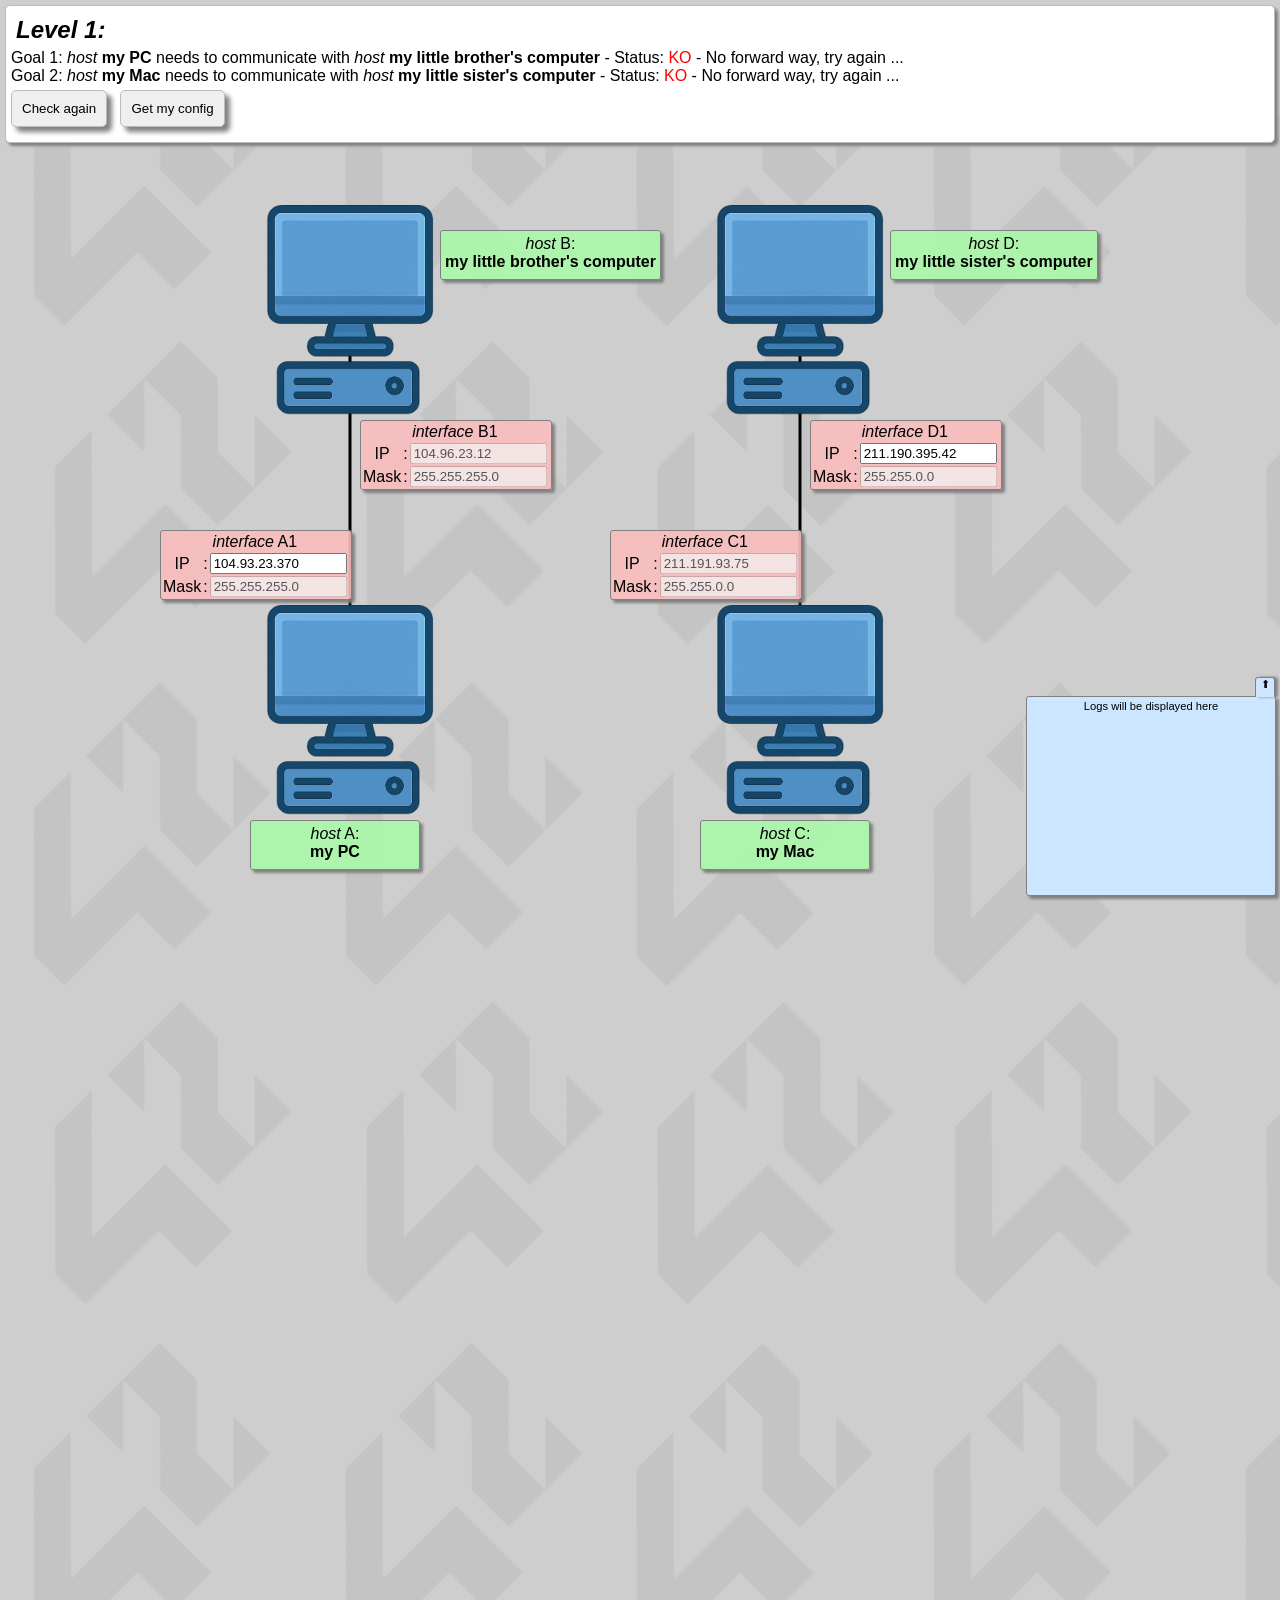
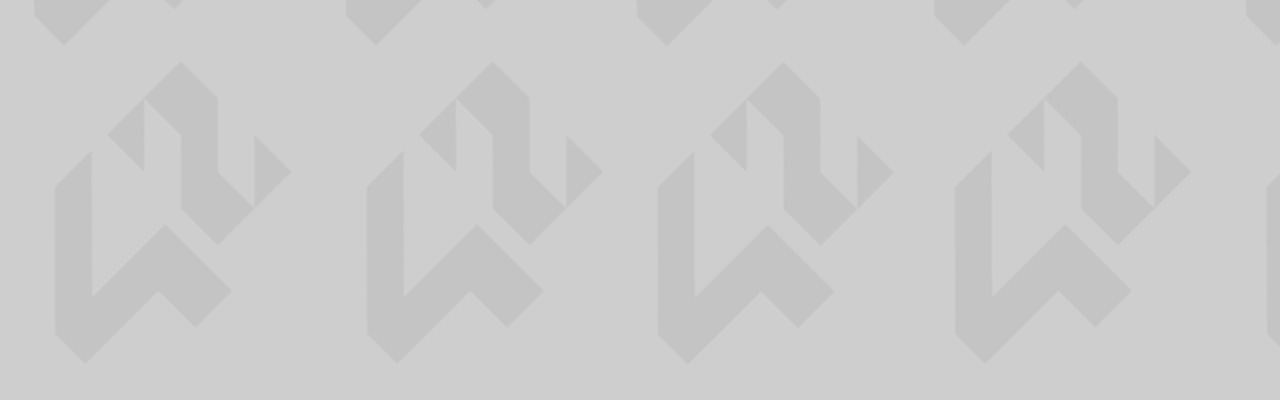
==== level1.html @ 5cfabf1b "first commit" ====
<html>
  <head>
    <link rel="stylesheet" type="text/css" href="css/netpractice.css">
    <script src="js/level1.js"></script>
    <script src="js/show.js"></script>
    <script src="js/sim.js"></script>
    <meta charset="UTF-8">
  </head>

  <body>
    <div id='goals_id' class='goals_div'></div>
    <div id='root_id'>
      <svg class="svg_layer" height="2000px" width="2000px" id="sl"></svg>
    </div>
    <div id='logs_container_id' class='logs_div'>
	  <div id='logs_id' class='logs_inner' ></div>
      <div id='logs_button_id' class='logs_button'>⬆</div>
	</div>
    <script> load_board(); </script>
  </body>
</html>
---- css/netpractice.css ----
/* net Practice CSS */
/* Warning : some parameters are set / modified by script */


body {
    font-family: "Arial", sans-serif;
    padding:0px;
    margin:0px;
	background:	linear-gradient(rgba(204, 204, 204, 0.9), rgba(204, 204, 204, 0.9)), url("../img/site-bg.png");
}


* {
    box-sizing: border-box;
}



.fade-in {
    opacity: 0;
    animation: fadeInUp .6s ease-out forwards;
}

@keyframes fadeInUp {
    from {
        opacity: 0;
        transform: translateY(20px);
    }
    to {
        opacity: 1;
        transform: translateY(0);
    }
}



/* message box in index.html */

.intro_div {
    background-color: #EEEEEE;
    border: 1px solid #BBBBBB;
    border-radius: 10px;
    padding:20px;
    width:30%;
    margin:auto;
    margin-top: 15%;
    /* text-align: left; */
    box-shadow: 5px 5px 5px gray;

}

.intro_div img {
	width: 25%;
}

.intro_div .tabs {
	margin-top: 20px;
	display: flex;
	flex-direction: row;
	width: 100%;
	align-items: center;
	border-bottom: 1px solid black;
	margin-bottom: 2em;
	gap: 10px;
	padding-left: 5px;
	padding-right: 5px;
}

.intro_div .tabs div {
	flex: 1;
	text-align: center;
	padding: 10px;
	border-top-left-radius: 5px;
	border-top-right-radius: 5px;
    box-shadow: 3px 0px 5px gray;
	border: 0px solid white;
	cursor: pointer;
}


.tab {
	display: none;
	align-items: center;
	flex-direction: column;
	text-align: center;
}


	
.intro_div input {
	padding: 10px;
	margin-top: 5px;
	margin-bottom: 10px;
	border-radius: 5px;
    border: 2px solid #BBBBBB;
	box-shadow: 5px 5px 5px gray;
    transition: transform 0.3s ease;
}

.intro_div input:hover {
	box-shadow: 5px 7px 5px gray;
	transform: translate(-2px, -2px);
}

/* goals div */
.goals_div {
	margin: 5px;
    background-color: #FFFFFF;
    width:calc(100% - 10px);
    border:1px solid #BBBBBB;
    border-radius:5px;
    padding: 5px;
	box-shadow: 3px 3px 3px gray;
}

.goals_div h2 {
    margin:5px;
    font-style:italic;
}

.goals_div input {
	padding: 10px;
	margin-top: 5px;
	margin-bottom: 10px;
	border-radius: 5px;
    border: 1px solid #BBBBBB;
	box-shadow: 5px 5px 5px gray;
	transition: transform 0.3s ease;
}

.goals_div input:hover {
	box-shadow: 5px 7px 5px gray;
	transform: translate(-2px, -2px);
}



/* SVG layer */
.svg_layer {
    z-index:-4;
    position:absolute;
    top:0px;
    left:0px;
}


/* logs window */
.logs_div {
    background-color: #cce6ff;
    border:1px solid gray;
    border-top-left-radius:3px;
    border-bottom-left-radius:3px;
    border-bottom-right-radius:3px;
    position:fixed;
    bottom:0px;
    right:0px;
    width:250px;
    height:200px;
    font-size:70%;
	margin: 4px;
	box-shadow: 3px 3px 3px gray;
}

.logs_button {
    background-color: #cce6ff;
    position:absolute;
	top:-20px;
	width: 20px;
	height: 20px;
	right: 0px;
	box-shadow: 3px 0px 3px gray;
    border:1px solid gray;
	border-bottom: 0px solid gray;
	border-top-left-radius: 3px;
	border-top-right-radius: 3px;
	text-align: center;
	vertical-align: middle;
	cursor: pointer;
}

.logs_inner {
	width: 100%;
	height: 100%;
    overflow-y: scroll;
    position:absolute;
	top: 0px;
	left: 0px;
	padding: 3px;
}

/* host div (image) */
.host_div {
    background-size:contain;
    background-repeat: no-repeat;
    background-position: center;
    /* will be updated by script : position, top, left, width, height, background-image */
}


/* host info (name, route) div */
.host_info_div {
    min-width: 170px;
    min-height: 50px;
    background-color:rgba(170, 250, 170, 0.9);
    /* border: 3px solid rgba(150, 150, 255, 0.9); */
	border: 1px solid gray;
    border-radius: 3px;	
	box-shadow: 3px 3px 3px gray;
	padding: 1px;
    /* will be updated by script : position, top, left */
}

.host_info_div table {
	width: 100%;
}
.host_info_div table td {
	text-align:center;
}


.if_tab {
    border-collapse: collapse;
}

/* interface div */
.itf_div {
    min-width: 176px;
    height: 70px;
    background-color: rgba(250, 190, 190, 0.9);
	/* border: 3px solid rgba(150, 150, 150, 0.9); */
	border: 1px solid gray;
    border-radius: 3px;
	box-shadow: 3px 3px 3px gray;
	padding: 1px;
    /* will be updated by script : position, top, left */
}

.itf_div table {
	width:100%;
}
.itf_div table td {
	text-align:center;
}

/* intro footnote */
.footnote {
    font-size:70%;
    font-style:italic;
}
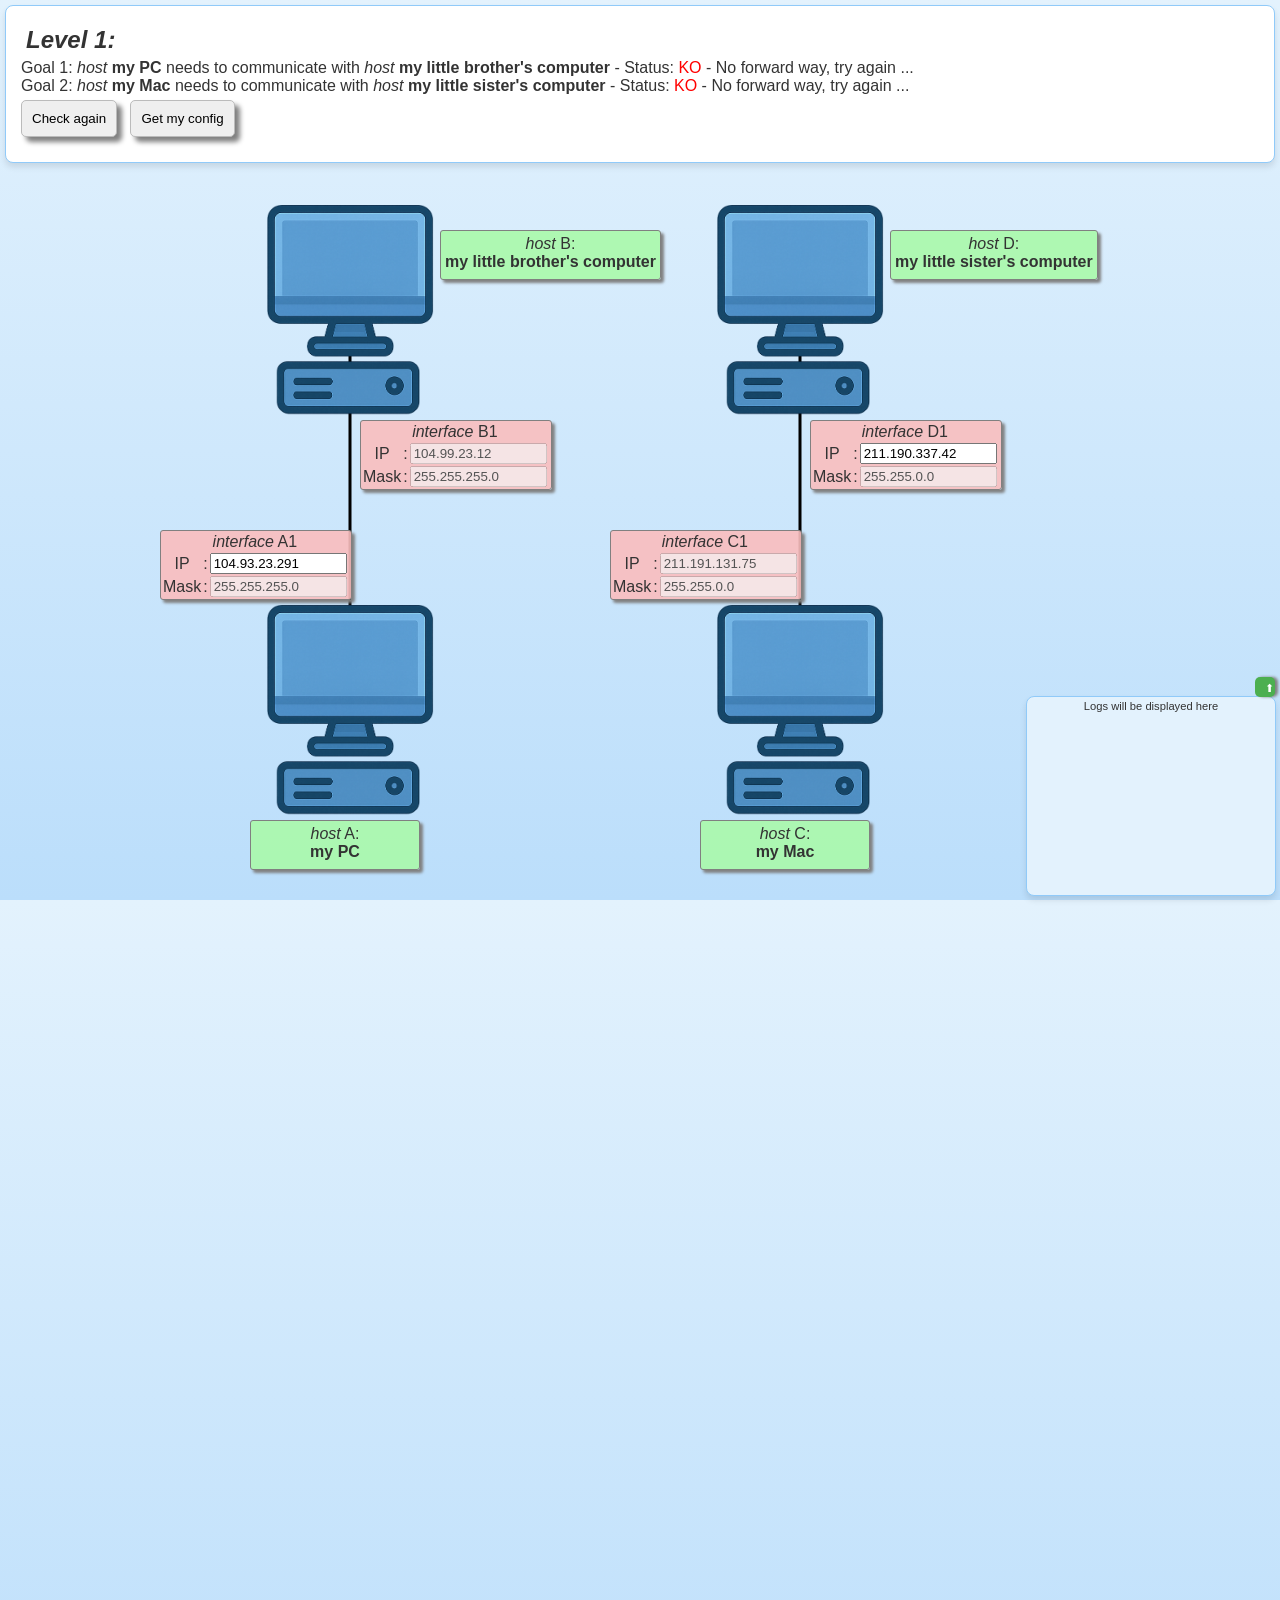
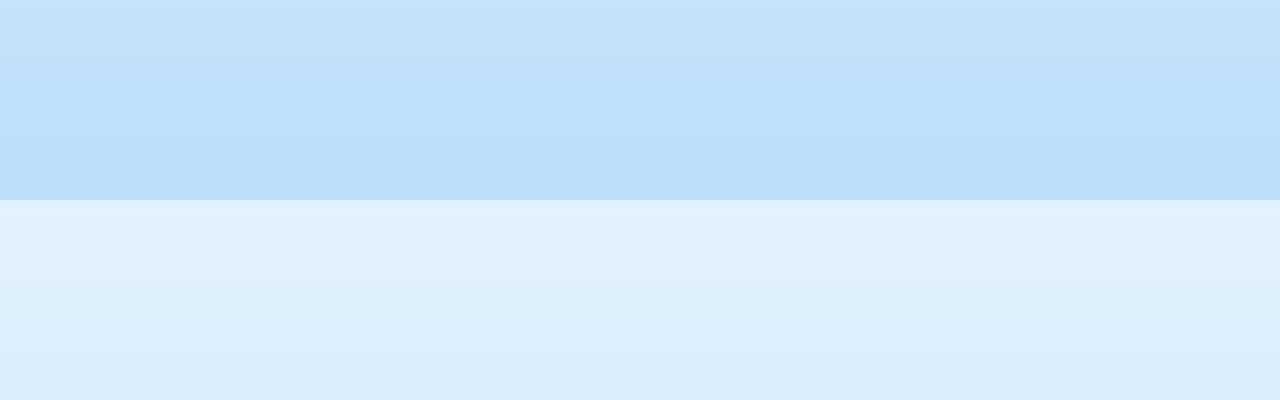
==== commit 9599093c: "flag-based challeng update" ====
--- a/level1.html
+++ b/level1.html
@@ -16,6 +16,10 @@
 	  <div id='logs_id' class='logs_inner' ></div>
       <div id='logs_button_id' class='logs_button'>⬆</div>
 	</div>
+    <div class="pop-up hidden" id="flag-popup">
+      <p id="flag-text">FLAG{REPLACE_ME}</p>
+      <button onclick="document.getElementById('flag-popup').classList.add('hidden');">Close</button>
+    </div>
     <script> load_board(); </script>
   </body>
 </html>
--- a/css/netpractice.css
+++ b/css/netpractice.css
@@ -1,4 +1,3 @@
-
 /* net Practice CSS */
 /* Warning : some parameters are set / modified by script */
 
@@ -248,3 +247,100 @@
     font-size:70%;
     font-style:italic;
 }
+
+.pop-up{
+    position: fixed;
+    top: 50%;
+    left: 50%;
+    transform: translate(-50%,-50%);
+    width: 400px;
+    height: 200;
+}
+
+/* Enhanced Flag Pop-up Styles */
+.pop-up {
+  position: fixed;
+  left: 50%;
+  top: 50%;
+  transform: translate(-50%, -50%);
+  border: 2px solid #4CAF50;
+  padding: 30px;
+  background-color: #f9f9f9;
+  z-index: 1000;
+  box-shadow: 0px 8px 15px rgba(0, 0, 0, 0.2);
+  border-radius: 10px;
+  text-align: center;
+  font-family: "Arial", sans-serif;
+  animation: fadeIn 0.5s ease-in-out;
+}
+
+.pop-up p {
+  font-size: 18px;
+  color: #333;
+  margin-bottom: 20px;
+}
+
+.pop-up button {
+  padding: 10px 20px;
+  background-color: #4CAF50;
+  color: white;
+  border: none;
+  border-radius: 5px;
+  cursor: pointer;
+  font-size: 16px;
+  transition: background-color 0.3s;
+}
+
+.pop-up button:hover {
+  background-color: #45a049;
+}
+
+.hidden {
+  display: none;
+}
+
+/* Fade-in animation */
+@keyframes fadeIn {
+  from {
+    opacity: 0;
+  }
+  to {
+    opacity: 1;
+  }
+}
+
+/* General Challenge Enhancements */
+body {
+  font-family: "Arial", sans-serif;
+  background: linear-gradient(to bottom, #e3f2fd, #bbdefb);
+  color: #333;
+}
+
+.goals_div {
+  background-color: #ffffff;
+  border: 1px solid #90caf9;
+  border-radius: 8px;
+  padding: 15px;
+  box-shadow: 0px 4px 6px rgba(0, 0, 0, 0.1);
+}
+
+.logs_div {
+  background-color: #e3f2fd;
+  border: 1px solid #90caf9;
+  border-radius: 8px;
+  box-shadow: 0px 4px 6px rgba(0, 0, 0, 0.1);
+}
+
+.logs_button {
+  background-color: #4CAF50;
+  color: white;
+  border: none;
+  border-radius: 5px;
+  cursor: pointer;
+  padding: 5px 10px;
+  transition: background-color 0.3s;
+}
+
+.logs_button:hover {
+  background-color: #45a049;
+}
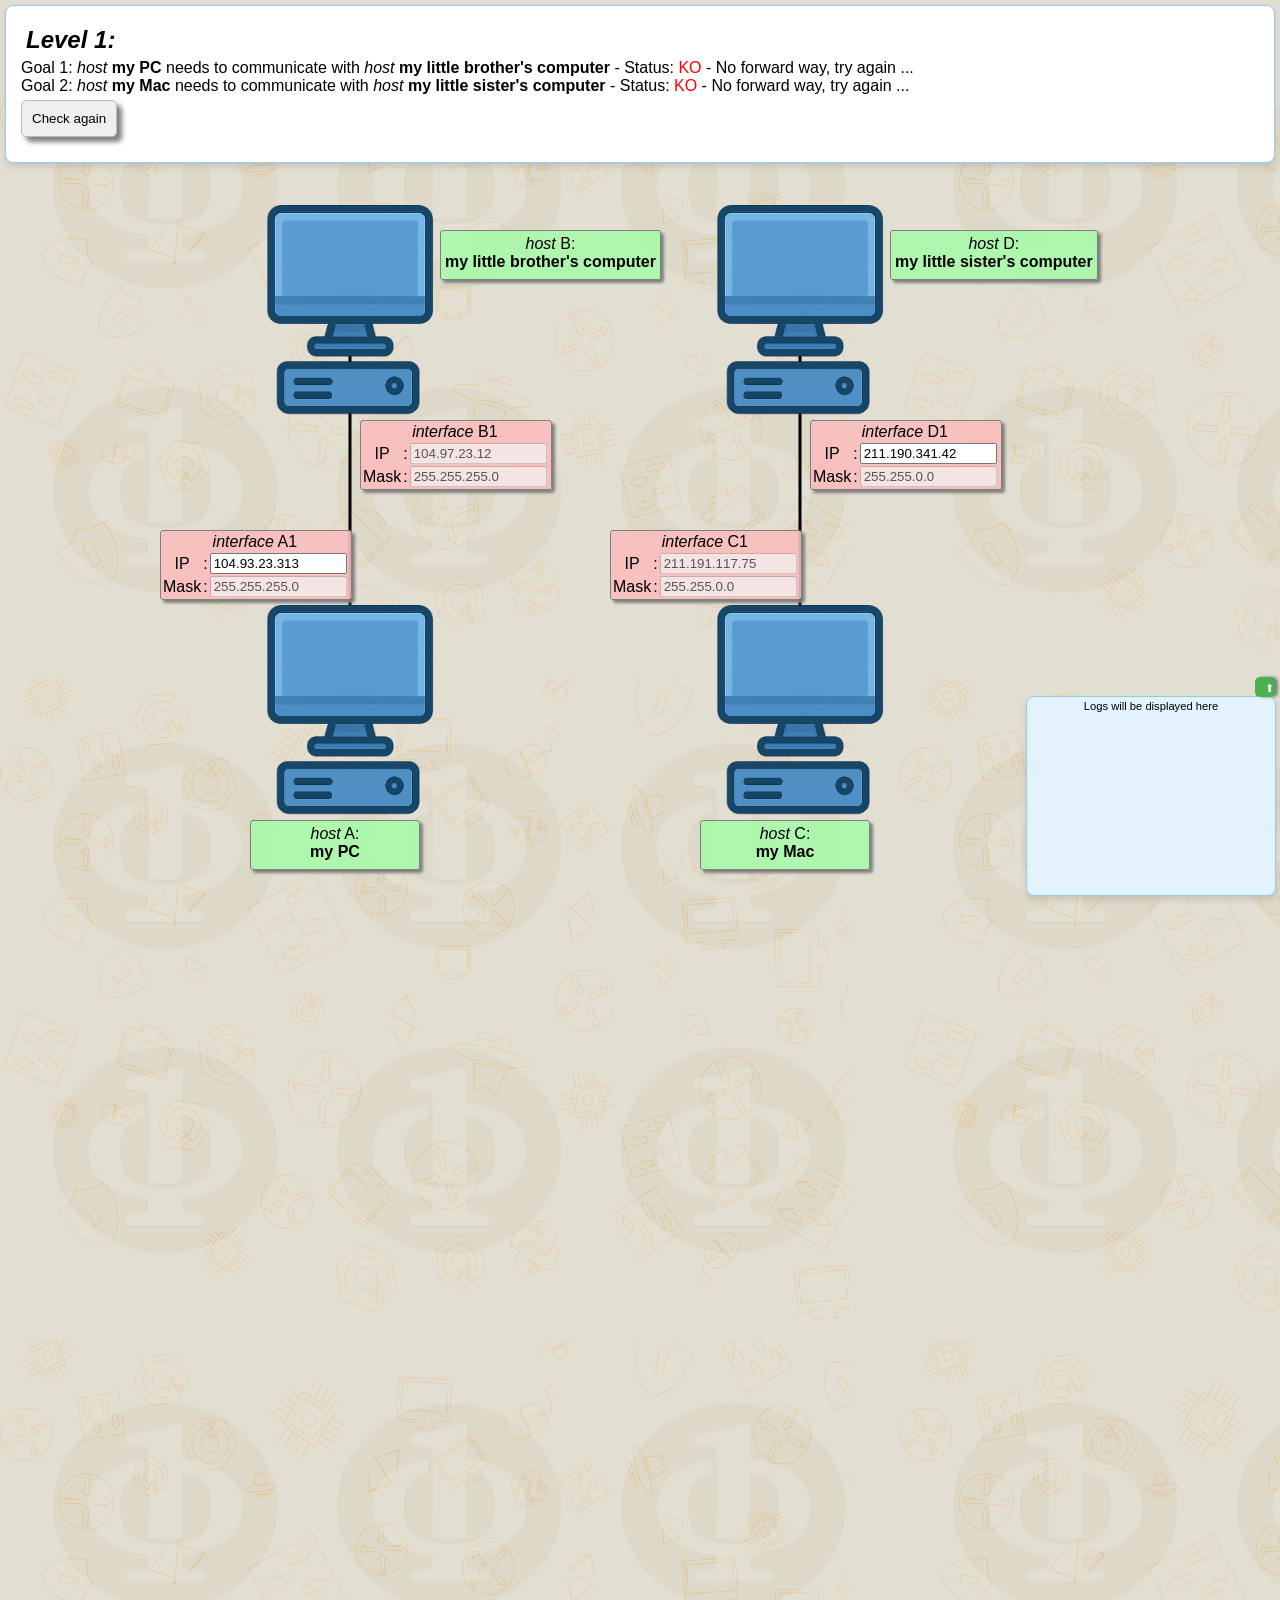
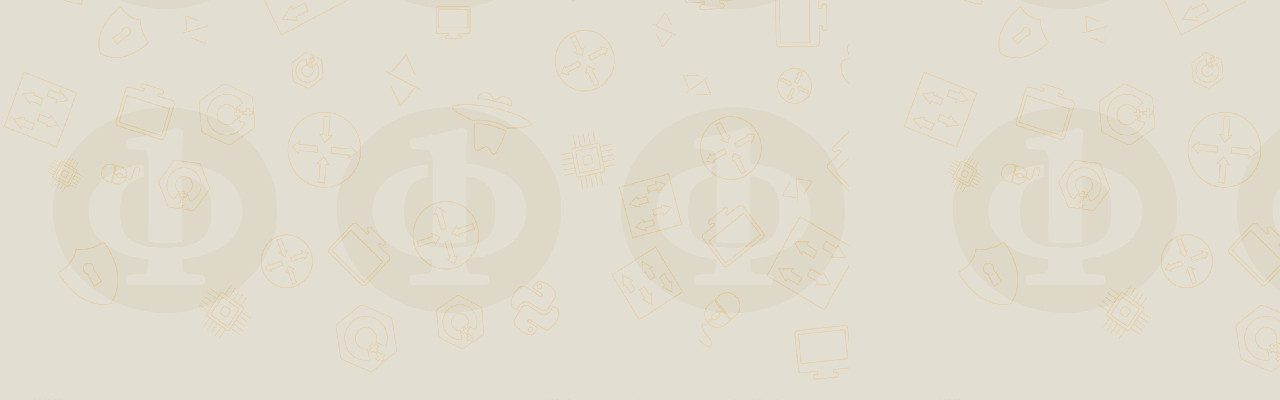
==== commit e91e6768: "push" ====
--- a/level1.html
+++ b/level1.html
@@ -5,6 +5,22 @@
     <script src="js/show.js"></script>
     <script src="js/sim.js"></script>
     <meta charset="UTF-8">
+    <style>
+      .pop-up {
+        position: fixed;
+        left: 50%;
+        top: 50%;
+        transform: translate(-50%, -50%);
+        border: 1px solid #ccc;
+        padding: 20px;
+        background-color: white;
+        z-index: 1000;
+      }
+
+      .hidden {
+        display: none;
+      }
+    </style>
   </head>
 
   <body>
@@ -20,6 +36,7 @@
       <p id="flag-text">FLAG{REPLACE_ME}</p>
       <button onclick="document.getElementById('flag-popup').classList.add('hidden');">Close</button>
     </div>
+    <div id="popup-backdrop" class="hidden" style="position: fixed; top: 0; left: 0; right: 0; bottom: 0; background: rgba(0,0,0,0.5); z-index: 9998;" onclick="document.getElementById('flag-popup').classList.add('hidden'); document.getElementById('popup-backdrop').classList.add('hidden');"></div>
     <script> load_board(); </script>
   </body>
 </html>
--- a/css/netpractice.css
+++ b/css/netpractice.css
@@ -6,7 +6,7 @@
     font-family: "Arial", sans-serif;
     padding:0px;
     margin:0px;
-	background:	linear-gradient(rgba(204, 204, 204, 0.9), rgba(204, 204, 204, 0.9)), url("../img/site-bg.png");
+	background: url("../img/site-bg.png");
 }
 
 
@@ -248,16 +248,7 @@
     font-style:italic;
 }
 
-.pop-up{
-    position: fixed;
-    top: 50%;
-    left: 50%;
-    transform: translate(-50%,-50%);
-    width: 400px;
-    height: 200;
-}
-
-/* Enhanced Flag Pop-up Styles */
+/* Flag Pop-up Styles */
 .pop-up {
   position: fixed;
   left: 50%;
@@ -266,18 +257,22 @@
   border: 2px solid #4CAF50;
   padding: 30px;
   background-color: #f9f9f9;
-  z-index: 1000;
-  box-shadow: 0px 8px 15px rgba(0, 0, 0, 0.2);
+  z-index: 9999;
+  box-shadow: 0px 8px 15px rgba(0, 0, 0, 0.3);
   border-radius: 10px;
   text-align: center;
   font-family: "Arial", sans-serif;
   animation: fadeIn 0.5s ease-in-out;
+  min-width: 300px;
+  max-width: 500px;
+  word-wrap: break-word;
 }
 
 .pop-up p {
   font-size: 18px;
   color: #333;
   margin-bottom: 20px;
+  font-weight: bold;
 }
 
 .pop-up button {
@@ -296,25 +291,21 @@
 }
 
 .hidden {
-  display: none;
+  display: none !important;
 }
 
 /* Fade-in animation */
 @keyframes fadeIn {
   from {
     opacity: 0;
+    transform: translate(-50%, -50%) scale(0.9);
   }
   to {
     opacity: 1;
+    transform: translate(-50%, -50%) scale(1);
   }
 }
 
-/* General Challenge Enhancements */
-body {
-  font-family: "Arial", sans-serif;
-  background: linear-gradient(to bottom, #e3f2fd, #bbdefb);
-  color: #333;
-}
 
 .goals_div {
   background-color: #ffffff;
